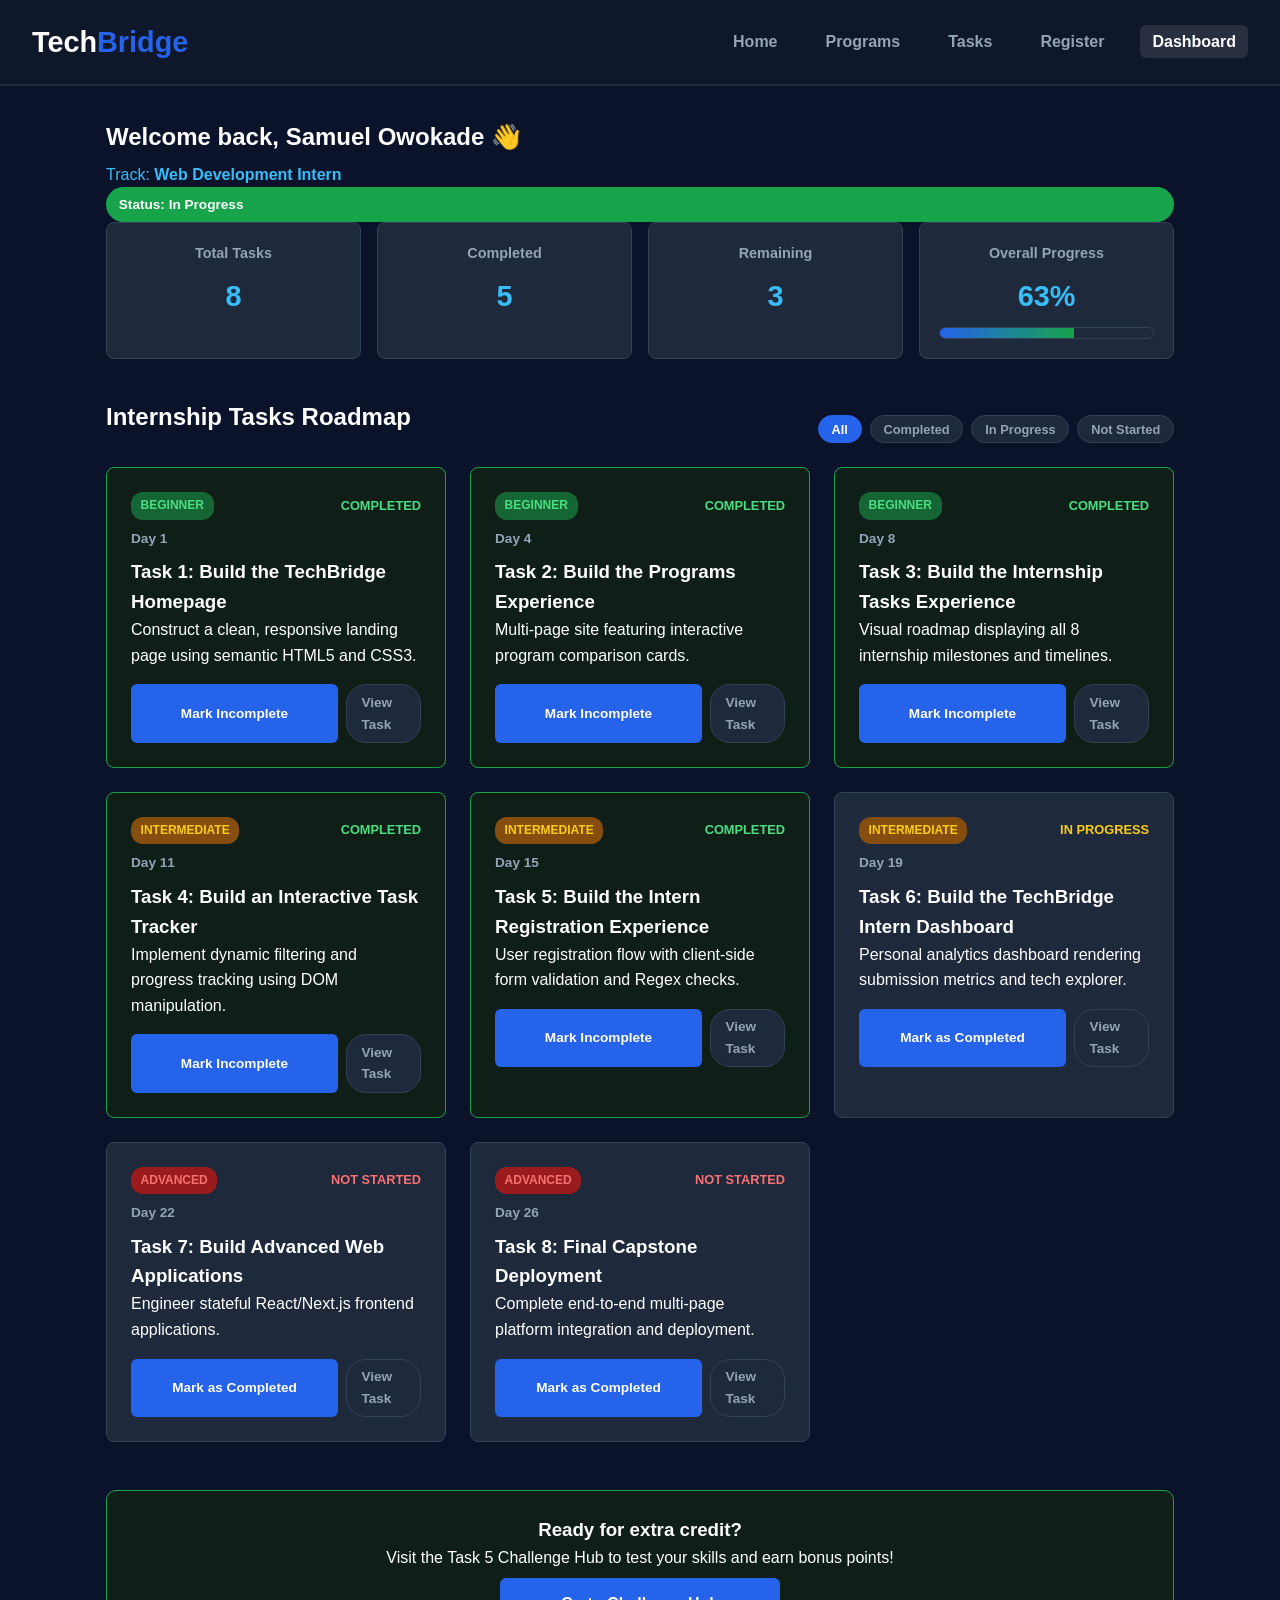
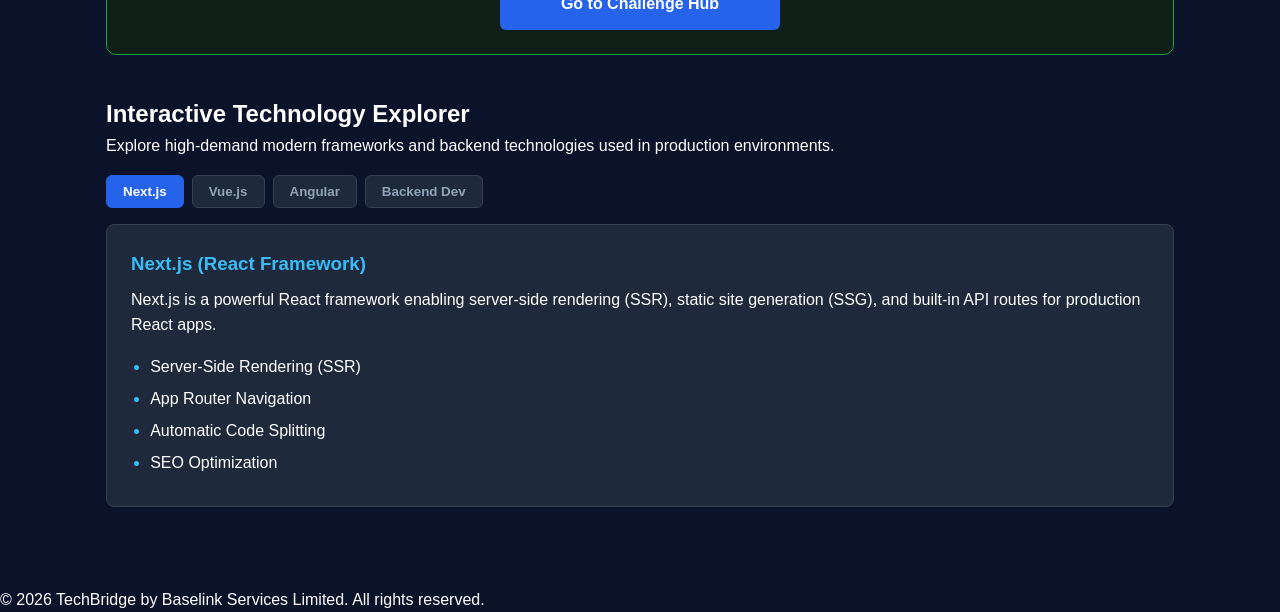
==== dashboard.html @ 071d4054 "Completed Task 6 - Built Intern Dashboard and Task Submission System" ====
<!DOCTYPE html>
<html lang="en">
<head>
    <meta charset="UTF-8">
    <meta name="viewport" content="width=device-width, initial-scale=1.0">
    <title>TechBridge - Intern Dashboard</title>
    <link rel="stylesheet" href="style.css">
</head>
<body>

    <header class="navbar">
        <a href="index.html" class="logo">Tech<span>Bridge</span></a>
        <nav>
            <ul class="nav-links">
                <li><a href="index.html">Home</a></li>
                <li><a href="programs.html">Programs</a></li>
                <li><a href="tasks.html">Tasks</a></li>
                <li><a href="register.html">Register</a></li>
                <li><a href="dashboard.html" class="active">Dashboard</a></li>
            </ul>
        </nav>
    </header>

    <main class="container">
        <!-- Welcome Banner -->
        <section class="welcome-banner">
            <div>
                <h1>Welcome back, <span id="intern-name">Samuel Owokade</span> 👋</h1>
                <p class="track-badge">Track: <strong id="intern-track">Web Development Intern</strong></p>
            </div>
            <div class="status-pill">Status: <span id="intern-status">In Progress</span></div>
        </section>

        <!-- Internship Progress Overview -->
        <section class="overview-grid">
            <div class="stat-card">
                <h3>Total Tasks</h3>
                <p id="dash-total">8</p>
            </div>
            <div class="stat-card">
                <h3>Completed</h3>
                <p id="dash-completed">0</p>
            </div>
            <div class="stat-card">
                <h3>Remaining</h3>
                <p id="dash-remaining">8</p>
            </div>
            <div class="stat-card">
                <h3>Overall Progress</h3>
                <p id="dash-percentage">0%</p>
                <div class="progress-bg" style="margin-top: 0.5rem;">
                    <div id="dash-progress-fill" class="progress-fill"></div>
                </div>
            </div>
        </section>

        <!-- Dynamic Task Tracker -->
        <section class="dashboard-section">
            <div class="section-header">
                <h2>Internship Tasks Roadmap</h2>
                <div class="filter-controls">
                    <button class="dash-filter active" data-filter="all">All</button>
                    <button class="dash-filter" data-filter="completed">Completed</button>
                    <button class="dash-filter" data-filter="in-progress">In Progress</button>
                    <button class="dash-filter" data-filter="not-started">Not Started</button>
                </div>
            </div>
            <div id="dynamic-task-list" class="tasks-grid"></div>
        </section>

        <!-- Link to Challenge Hub -->
        <section class="challenge-hub-card">
            <h3>Ready for extra credit?</h3>
            <p>Visit the Task 5 Challenge Hub to test your skills and earn bonus points!</p>
            <a href="register.html" class="btn-primary" style="display:inline-block; margin-top:0.5rem;">Go to Challenge Hub</a>
        </section>

        <!-- Interactive Technology Explorer -->
        <section class="dashboard-section tech-explorer">
            <h2>Interactive Technology Explorer</h2>
            <p>Explore high-demand modern frameworks and backend technologies used in production environments.</p>
            
            <div class="tech-tabs">
                <button class="tech-tab active" data-tech="nextjs">Next.js</button>
                <button class="tech-tab" data-tech="vue">Vue.js</button>
                <button class="tech-tab" data-tech="angular">Angular</button>
                <button class="tech-tab" data-tech="backend">Backend Dev</button>
            </div>

            <div id="tech-content-panel" class="tech-panel">
                <!-- Content inserted via JavaScript -->
            </div>
        </section>
    </main>

    <footer>
        <p>&copy; 2026 TechBridge by Baselink Services Limited. All rights reserved.</p>
    </footer>

    <script src="dashboard.js"></script>
</body>
</html>
---- style.css ----
* { box-sizing: border-box; margin: 0; 
    padding: 0; font-family: 'Segoe UI', 
    Tahoma, Geneva, Verdana, sans-serif;
}
body { background-color: #0b132b; color: 
    #ffffff;
    line-height: 1.6;
}
.container { max-width: 1100px; margin: 0 
    auto; padding: 2rem 1rem;
}
/* Navigation Bar */ .navbar { display: 
    flex; justify-content: space-between; 
    align-items: center; padding: 1.2rem 
    2rem; background-color: #0f172a; 
    border-bottom: 2px solid #1e293b;
}
.navbar .logo { font-size: 1.8rem; 
    font-weight: 800; color: #ffffff; 
    text-decoration: none;
}
.navbar .logo span { color: #2563eb; 
    font-weight: 800;
}
.nav-links { list-style: none; display: 
    flex; gap: 1.5rem; margin: 0; padding: 
    0; align-items: center;
}
.nav-links a { color: #94a3b8; 
    text-decoration: none; font-size: 
    1rem; font-weight: 600; padding: 
    0.5rem 0.75rem; border-radius: 6px; 
    transition: all 0.2s;
}
.nav-links a.active, .nav-links a:hover { 
    color: #ffffff; background-color: 
    rgba(255, 255, 255, 0.1);
}
/* Layouts & Cards */ .hero, .programs, 
.internship-section {
    padding: 2rem 1rem; text-align: 
    center;
}
.hero h1 { font-size: 2.2rem; 
margin-bottom: 0.5rem; } .hero-tagline { 
color: #38bdf8; font-size: 1.2rem; 
margin-bottom: 1rem; } .intro-desc { 
max-width: 600px; margin: 0 auto 1.5rem; 
color: #cbd5e1; } .hero-btns {
    display: flex; flex-direction: column; 
    gap: 1rem; align-items: center;
}
.btn-primary, .btn-community { display: 
    inline-block; padding: 0.8rem 1.5rem; 
    border-radius: 6px; text-decoration: 
    none; font-weight: 600; width: 100%; 
    max-width: 280px; text-align: center; 
    border: none; cursor: pointer;
}
.btn-primary { background-color: #2563eb; 
color: #ffffff; } .btn-community { 
background-color: #16a34a; color: #ffffff; 
}
/* Task Tracker Styles */ .tasks-header, 
.form-header { text-align: center; margin: 
2rem 0; } .tracker-container { max-width: 
500px; margin: 1.5rem auto 1rem; 
text-align: center; }
#progress-text { font-size: 0.95rem; 
#font-weight: 600; color: #38bdf8; 
#display: block; margin-bottom: 0.5rem; }
.progress-bg { background-color: #1e293b; 
border-radius: 10px; height: 12px; 
overflow: hidden; border: 1px solid 
#334155; }
.progress-fill { background: 
linear-gradient(90deg, #2563eb, #16a34a); 
height: 100%; width: 0%; transition: width 
0.3s ease; } .filter-controls { display: 
flex; flex-wrap: wrap; justify-content: 
center; gap: 0.5rem; margin-top: 1.5rem; } 
.filter-btn { background-color: #1e293b; 
color: #94a3b8; border: 1px solid #334155; 
padding: 0.4rem 0.9rem; border-radius: 
20px; font-weight: 600; font-size: 
0.85rem; cursor: pointer; } 
.filter-btn.active, .filter-btn:hover { 
background-color: #2563eb; color: #ffffff; 
border-color: #2563eb; } .tasks-grid { 
display: grid; grid-template-columns: 
repeat(auto-fit, minmax(280px, 1fr)); gap: 
1.5rem; margin-bottom: 3rem; } .task-card 
{ background-color: #1e293b; 
border-radius: 8px; padding: 1.5rem; 
border: 1px solid #334155; text-align: 
left; } .task-card.completed { 
border-color: #16a34a; background-color: 
#0f1f18; }
.task-card-header { display: flex; 
justify-content: space-between; 
align-items: center; margin-bottom: 
0.5rem; } .task-checkbox { width: 20px; 
height: 20px; accent-color: #16a34a; 
cursor: pointer; } .task-badge { display: 
inline-block; padding: 0.25rem 0.6rem; 
border-radius: 12px; font-size: 0.75rem; 
font-weight: 700; text-transform: 
uppercase; } .task-badge.beginner { 
background-color: #166534; color: #4ade80; 
}
.task-badge.intermediate { 
background-color: #854d0e; color: #facc15; 
}
.task-badge.advanced { background-color: 
#991b1b; color: #f87171; }
.task-day { display: block; color: 
#94a3b8; font-size: 0.85rem; font-weight: 
600; margin-bottom: 0.5rem; } /* Form & 
Input Styling (Task 5) */ .form-card {
    background-color: #1e293b; 
    border-radius: 10px; padding: 2rem; 
    max-width: 600px; margin: 0 auto 3rem; 
    border: 1px solid #334155;
}
.form-group { margin-bottom: 1.5rem; 
    display: flex; flex-direction: column;
}
.form-group label { font-weight: 600; 
    margin-bottom: 0.4rem; color: #e2e8f0;
}
.required { color: #f87171; } .form-group 
input, .form-group select {
    background-color: #0f172a; border: 1px 
    solid #334155; color: #ffffff; 
    padding: 0.75rem; border-radius: 6px; 
    font-size: 1rem; outline: none; 
    transition: border-color 0.2s;
}
.form-group input:focus, .form-group 
select:focus {
    border-color: #2563eb;
}
.form-group input.input-error, .form-group 
select.input-error {
    border-color: #ef4444;
}
.input-hint { color: #94a3b8; font-size: 
    0.8rem; margin-top: 0.25rem;
}
.error-msg { color: #f87171; font-size: 
    0.85rem; margin-top: 0.3rem; 
    font-weight: 500;
}
.form-submit-btn { width: 100%; max-width: 
    100%; margin-top: 1rem; font-size: 
    1rem;
}
.su

/* Task 6 Dashboard Styles */
.welcome-banner {
    background-color: #1e293b;
    border: 1px solid #334155;
    padding: 1.5rem;
    border-radius: 10px;
    display: flex;
    justify-content: space-between;
    align-items: center;
    flex-wrap: wrap;
    gap: 1rem;
    margin-bottom: 2rem;
}

.track-badge { color: #38bdf8; margin-top: 0.3rem; }
.status-pill {
    background-color: #16a34a;
    color: #ffffff;
    padding: 0.4rem 0.8rem;
    border-radius: 20px;
    font-size: 0.85rem;
    font-weight: 700;
}

.overview-grid {
    display: grid;
    grid-template-columns: repeat(auto-fit, minmax(200px, 1fr));
    gap: 1rem;
    margin-bottom: 2rem;
}

.stat-card {
    background-color: #1e293b;
    border: 1px solid #334155;
    padding: 1.2rem;
    border-radius: 8px;
    text-align: center;
}

.stat-card h3 { font-size: 0.9rem; color: #94a3b8; margin-bottom: 0.5rem; }
.stat-card p { font-size: 1.8rem; font-weight: 800; color: #38bdf8; }

.dashboard-section { margin-bottom: 3rem; }
.section-header {
    display: flex;
    justify-content: space-between;
    align-items: center;
    flex-wrap: wrap;
    gap: 1rem;
    margin-bottom: 1.5rem;
}

.dash-filter {
    background-color: #1e293b;
    color: #94a3b8;
    border: 1px solid #334155;
    padding: 0.35rem 0.8rem;
    border-radius: 20px;
    font-size: 0.8rem;
    font-weight: 600;
    cursor: pointer;
}

.dash-filter.active, .dash-filter:hover {
    background-color: #2563eb;
    color: #ffffff;
    border-color: #2563eb;
}

.challenge-hub-card {
    background-color: #0f1f18;
    border: 1px solid #16a34a;
    padding: 1.5rem;
    border-radius: 10px;
    text-align: center;
    margin-bottom: 2.5rem;
}

.tech-tabs {
    display: flex;
    flex-wrap: wrap;
    gap: 0.5rem;
    margin: 1rem 0;
}

.tech-tab {
    background-color: #1e293b;
    color: #94a3b8;
    border: 1px solid #334155;
    padding: 0.5rem 1rem;
    border-radius: 6px;
    font-weight: 600;
    cursor: pointer;
}

.tech-tab.active {
    background-color: #2563eb;
    color: #ffffff;
    border-color: #2563eb;
}

.tech-panel {
    background-color: #1e293b;
    border: 1px solid #334155;
    padding: 1.5rem;
    border-radius: 8px;
}

.tech-panel h3 { color: #38bdf8; margin-bottom: 0.5rem; }
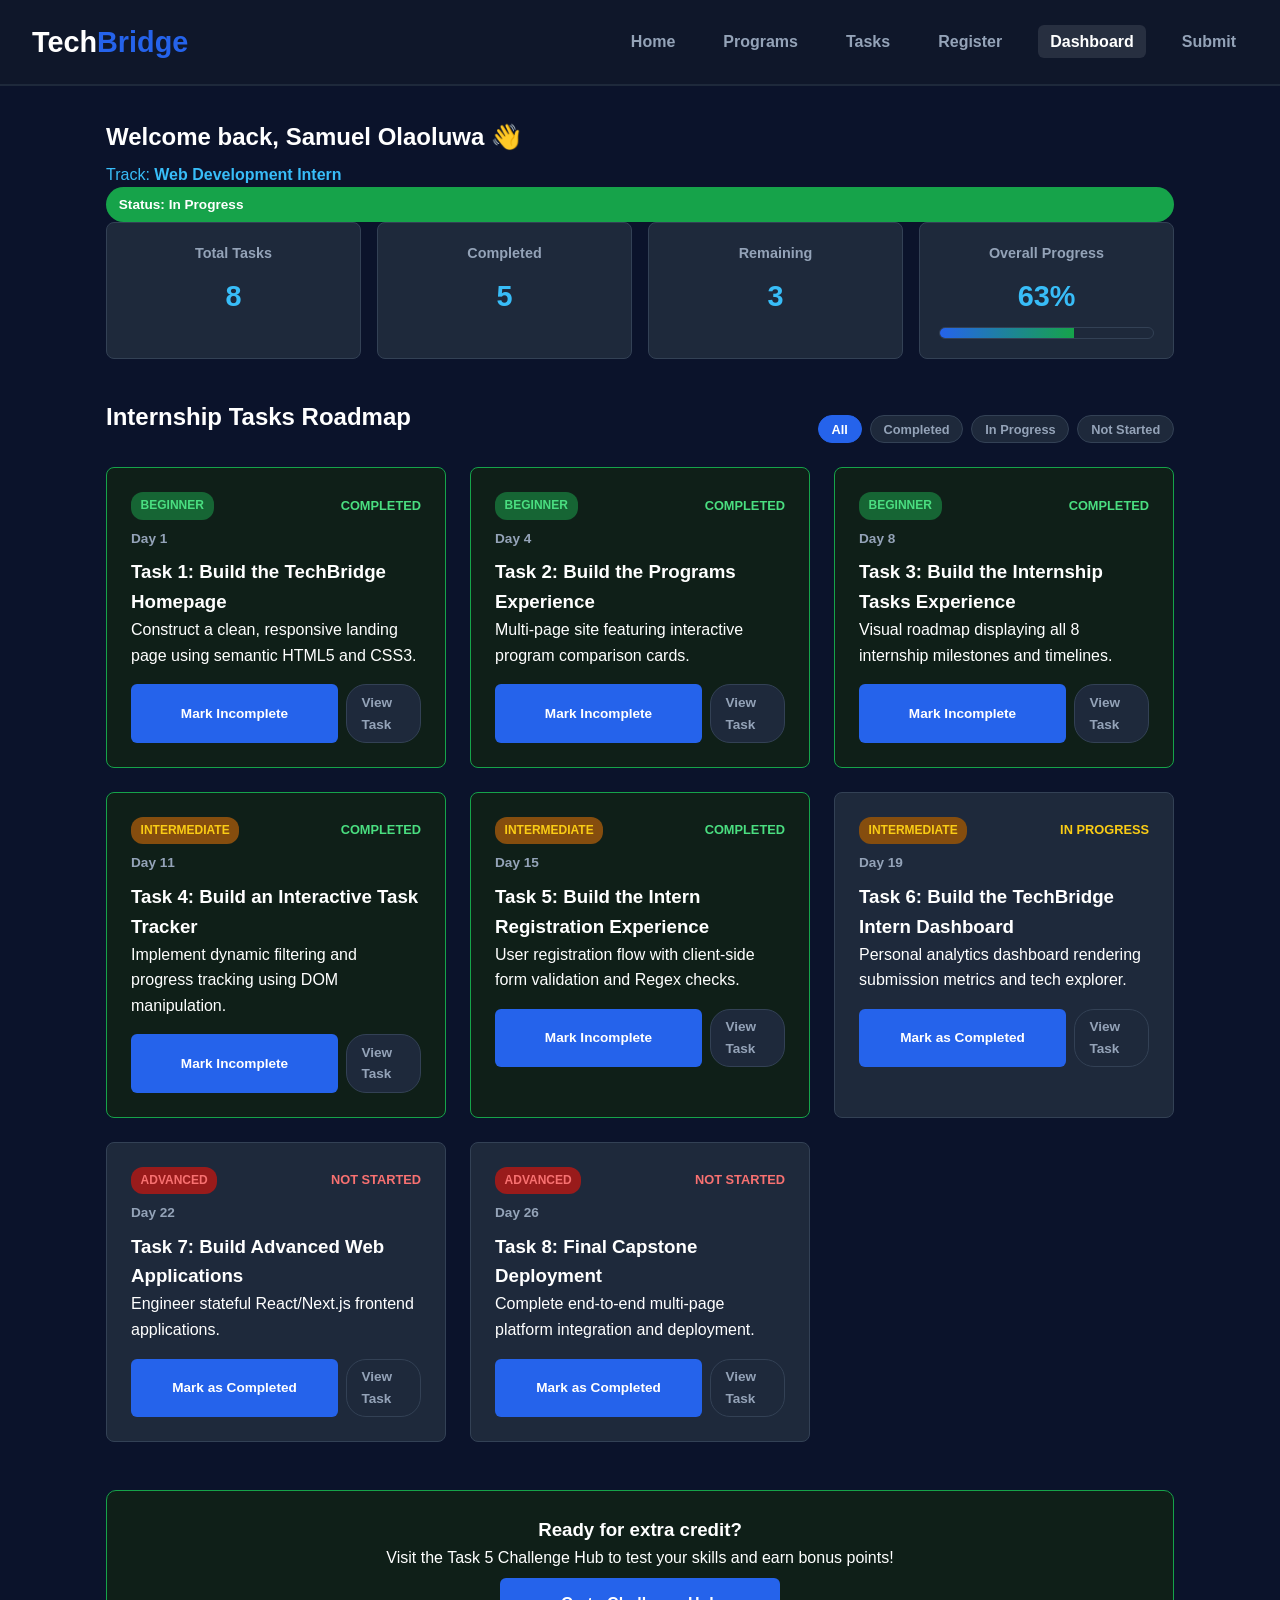
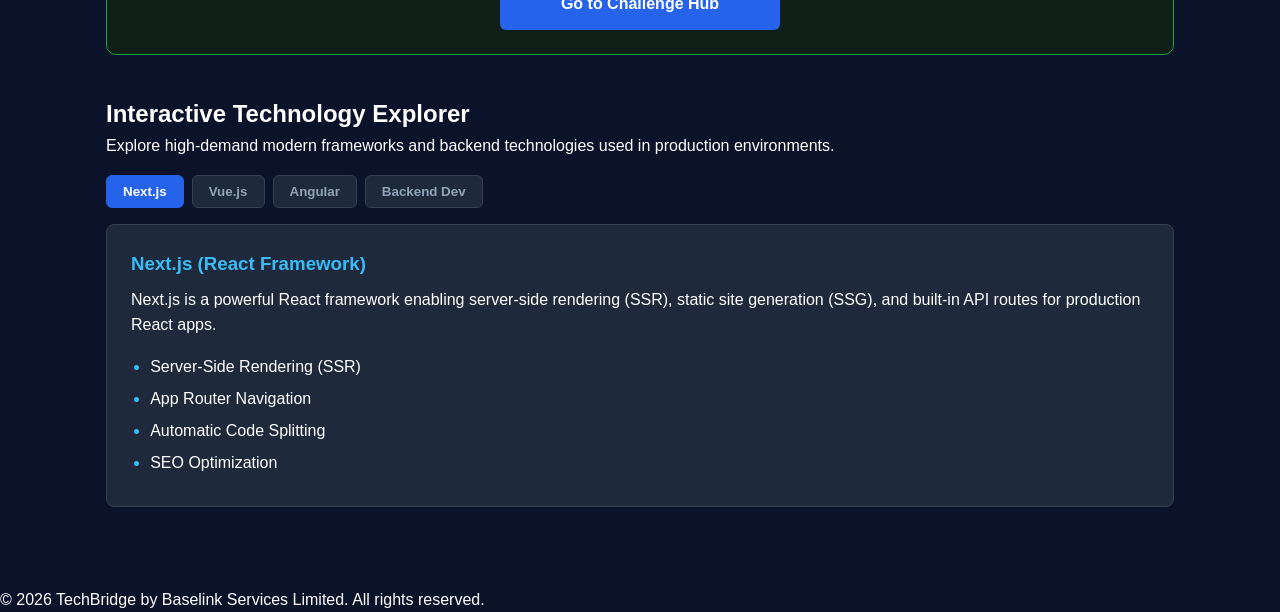
==== commit b8cd9385: "Fixed intern name to Samuel Olaoluwa and updated navigation menu for Task 6 dashboard" ====
--- a/dashboard.html
+++ b/dashboard.html
@@ -17,6 +17,7 @@
                 <li><a href="tasks.html">Tasks</a></li>
                 <li><a href="register.html">Register</a></li>
                 <li><a href="dashboard.html" class="active">Dashboard</a></li>
+                <li><a href="submit.html">Submit</a></li>
             </ul>
         </nav>
     </header>
@@ -25,7 +26,7 @@
         <!-- Welcome Banner -->
         <section class="welcome-banner">
             <div>
-                <h1>Welcome back, <span id="intern-name">Samuel Owokade</span> 👋</h1>
+                <h1>Welcome back, <span id="intern-name">Samuel Olaoluwa</span> 👋</h1>
                 <p class="track-badge">Track: <strong id="intern-track">Web Development Intern</strong></p>
             </div>
             <div class="status-pill">Status: <span id="intern-status">In Progress</span></div>
@@ -68,7 +69,7 @@
             <div id="dynamic-task-list" class="tasks-grid"></div>
         </section>
 
-        <!-- Link to Challenge Hub -->
+        <!-- Challenge Hub Callout -->
         <section class="challenge-hub-card">
             <h3>Ready for extra credit?</h3>
             <p>Visit the Task 5 Challenge Hub to test your skills and earn bonus points!</p>
@@ -88,7 +89,7 @@
             </div>
 
             <div id="tech-content-panel" class="tech-panel">
-                <!-- Content inserted via JavaScript -->
+                <!-- Dynamic Content Injected via JS -->
             </div>
         </section>
     </main>
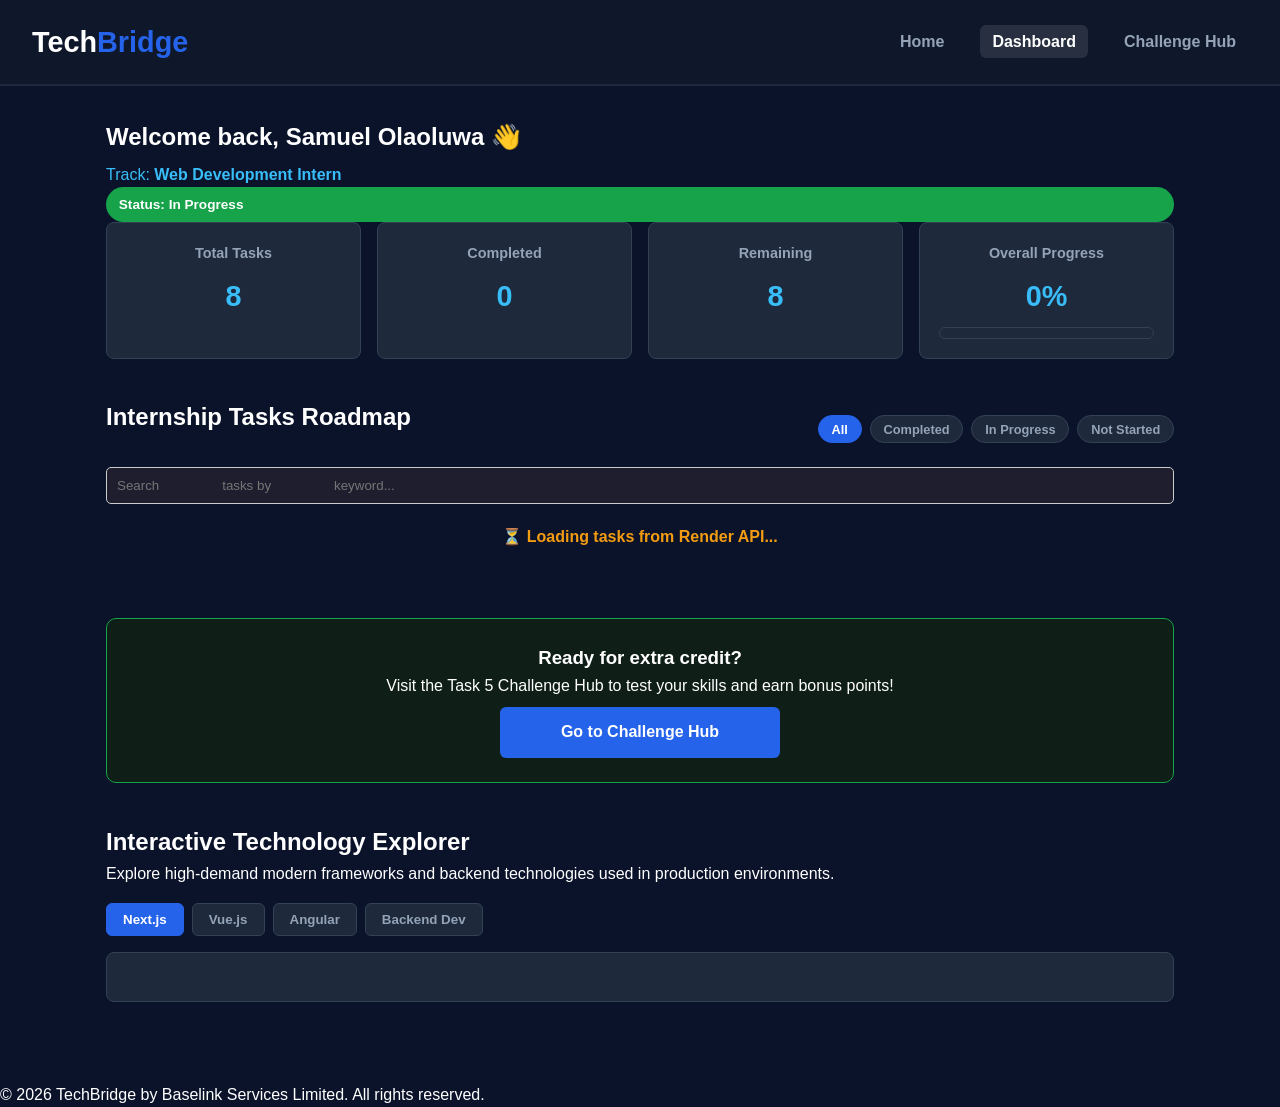
==== commit 09782018: "Task 8: Added README, Search Bar, and Loading UI" ====
--- a/dashboard.html
+++ b/dashboard.html
@@ -1,103 +1,228 @@
-<!DOCTYPE html>
-<html lang="en">
-<head>
-    <meta charset="UTF-8">
-    <meta name="viewport" content="width=device-width, initial-scale=1.0">
-    <title>TechBridge - Intern Dashboard</title>
-    <link rel="stylesheet" href="style.css">
-</head>
-<body>
-
-    <header class="navbar">
-        <a href="index.html" class="logo">Tech<span>Bridge</span></a>
+<!DOCTYPE html> <html 
+lang="en"> <head>
+    <meta charset="UTF-8"> 
+    <meta name="viewport" 
+    content="width=device-width, 
+    initial-scale=1.0"> 
+    <title>TechBridge - Intern 
+    Dashboard</title> <link 
+    rel="stylesheet" 
+    href="style.css">
+</head> <body> <header 
+    class="navbar">
+        <a href="index.html" 
+        class="logo">Tech<span>Bridge</span></a> 
         <nav>
-            <ul class="nav-links">
-                <li><a href="index.html">Home</a></li>
-                <li><a href="programs.html">Programs</a></li>
-                <li><a href="tasks.html">Tasks</a></li>
-                <li><a href="register.html">Register</a></li>
-                <li><a href="dashboard.html" class="active">Dashboard</a></li>
-                <li><a href="submit.html">Submit</a></li>
-            </ul>
-        </nav>
-    </header>
-
-    <main class="container">
-        <!-- Welcome Banner -->
-        <section class="welcome-banner">
-            <div>
-                <h1>Welcome back, <span id="intern-name">Samuel Olaoluwa</span> 👋</h1>
-                <p class="track-badge">Track: <strong id="intern-track">Web Development Intern</strong></p>
+            <ul 
+            class="nav-links">
+                <li><a 
+                href="index.html">Home</a></li> 
+                <li><a 
+                href="dashboard.html" 
+                class="active">Dashboard</a></li> 
+                <li><a 
+                href="challenges.html">Challenge 
+                Hub</a></li>
+            </ul> </nav> 
+    </header> <main 
+    class="container">
+        <!-- Welcome Banner --> 
+        <section 
+        class="welcome-banner">
+            <div> <h1>Welcome 
+                back, <span 
+                id="intern-name">Samuel 
+                Olaoluwa</span> 
+                👋</h1> <p 
+                class="track-badge">Track: 
+                <strong 
+                id="intern-track">Web 
+                Development 
+                Intern</strong></p>
+            </div> <div 
+            class="status-pill">Status: 
+            <span 
+            id="intern-status">In 
+            Progress</span></div>
+        </section> <!-- 
+        Internship Progress 
+        Overview --> <section 
+        class="overview-grid">
+            <div 
+            class="stat-card">
+                <h3>Total 
+                Tasks</h3> <p 
+                id="dash-total">8</p>
+            </div> <div 
+            class="stat-card">
+                <h3>Completed</h3> 
+                <p 
+                id="dash-completed">0</p>
+            </div> <div 
+            class="stat-card">
+                <h3>Remaining</h3> 
+                <p 
+                id="dash-remaining">8</p>
+            </div> <div 
+            class="stat-card">
+                <h3>Overall 
+                Progress</h3> 
+                <p 
+                id="dash-percentage">0%</p> 
+                <div 
+                class="progress-bg" 
+                style="margin-top: 
+                0.5rem;">
+                    <div 
+                    id="dash-progress-fill" 
+                    class="progress-fill"></div>
+                </div> </div> 
+        </section> <!-- Dynamic 
+        Task Tracker --> 
+        <section 
+        class="dashboard-section">
+            <div 
+            class="section-header">
+                <h2>Internship 
+                Tasks 
+                Roadmap</h2> 
+                <div 
+                class="filter-controls">
+                    <button 
+                    class="dash-filter 
+                    active" 
+                    data-filter="all">All</button> 
+                    <button 
+                    class="dash-filter" 
+                    data-filter="completed">Completed</button> 
+                    <button 
+                    class="dash-filter" 
+                    data-filter="in-progress">In 
+                    Progress</button> 
+                    <button 
+                    class="dash-filter" 
+                    data-filter="not-started">Not 
+                    Started</button>
+                </div> </div>
+            
+            <!-- Task 8: Search 
+            Bar and Loading 
+            States --> <div 
+            style="margin-bottom: 
+            20px;">
+                <input 
+                type="text" 
+                id="searchInput" 
+                placeholder="Search 
+                tasks by 
+                keyword..." 
+                style="width: 
+                100%; padding: 
+                10px; 
+                border-radius: 
+                5px; border: 
+                1px solid #ccc; 
+                background: 
+                #1e1e2f; color: 
+                white;"> </div> 
+            <div 
+            id="statusMessage" 
+            style="text-align: 
+            center; 
+            margin-bottom: 
+            20px; font-weight: 
+            bold;">
+                <p 
+                id="loadingText" 
+                style="color: 
+                #f39c12;">⏳ 
+                Loading tasks 
+                from Render 
+                API...</p> <p 
+                id="errorText" 
+                style="color: 
+                #e74c3c; 
+                display: 
+                none;">❌ 
+                Unable to load 
+                tasks. Please 
+                try again 
+                later.</p> <p 
+                id="noResultsText" 
+                style="color: 
+                #3498db; 
+                display: 
+                none;">🔍 No 
+                matching tasks 
+                found.</p>
+            </div> <div 
+            id="dynamic-task-list" 
+            class="tasks-grid"></div>
+        </section> <!-- 
+        Challenge Hub Callout 
+        --> <section 
+        class="challenge-hub-card">
+            <h3>Ready for extra 
+            credit?</h3> 
+            <p>Visit the Task 5 
+            Challenge Hub to 
+            test your skills 
+            and earn bonus 
+            points!</p> <a 
+            href="challenges.html" 
+            class="btn-primary" 
+            style="display: 
+            inline-block; 
+            margin-top: 
+            0.5rem;">Go to 
+            Challenge Hub</a>
+        </section> <!-- 
+        Interactive Technology 
+        Explorer --> <section 
+        class="dashboard-section 
+        tech-explorer">
+            <h2>Interactive 
+            Technology 
+            Explorer</h2> 
+            <p>Explore 
+            high-demand modern 
+            frameworks and 
+            backend 
+            technologies used 
+            in production 
+            environments.</p>
+            
+            <div 
+            class="tech-tabs">
+                <button 
+                class="tech-tab 
+                active" 
+                data-tech="nextjs">Next.js</button> 
+                <button 
+                class="tech-tab" 
+                data-tech="vue">Vue.js</button> 
+                <button 
+                class="tech-tab" 
+                data-tech="angular">Angular</button> 
+                <button 
+                class="tech-tab" 
+                data-tech="backend">Backend 
+                Dev</button>
             </div>
-            <div class="status-pill">Status: <span id="intern-status">In Progress</span></div>
-        </section>
-
-        <!-- Internship Progress Overview -->
-        <section class="overview-grid">
-            <div class="stat-card">
-                <h3>Total Tasks</h3>
-                <p id="dash-total">8</p>
-            </div>
-            <div class="stat-card">
-                <h3>Completed</h3>
-                <p id="dash-completed">0</p>
-            </div>
-            <div class="stat-card">
-                <h3>Remaining</h3>
-                <p id="dash-remaining">8</p>
-            </div>
-            <div class="stat-card">
-                <h3>Overall Progress</h3>
-                <p id="dash-percentage">0%</p>
-                <div class="progress-bg" style="margin-top: 0.5rem;">
-                    <div id="dash-progress-fill" class="progress-fill"></div>
-                </div>
-            </div>
-        </section>
-
-        <!-- Dynamic Task Tracker -->
-        <section class="dashboard-section">
-            <div class="section-header">
-                <h2>Internship Tasks Roadmap</h2>
-                <div class="filter-controls">
-                    <button class="dash-filter active" data-filter="all">All</button>
-                    <button class="dash-filter" data-filter="completed">Completed</button>
-                    <button class="dash-filter" data-filter="in-progress">In Progress</button>
-                    <button class="dash-filter" data-filter="not-started">Not Started</button>
-                </div>
-            </div>
-            <div id="dynamic-task-list" class="tasks-grid"></div>
-        </section>
-
-        <!-- Challenge Hub Callout -->
-        <section class="challenge-hub-card">
-            <h3>Ready for extra credit?</h3>
-            <p>Visit the Task 5 Challenge Hub to test your skills and earn bonus points!</p>
-            <a href="register.html" class="btn-primary" style="display:inline-block; margin-top:0.5rem;">Go to Challenge Hub</a>
-        </section>
-
-        <!-- Interactive Technology Explorer -->
-        <section class="dashboard-section tech-explorer">
-            <h2>Interactive Technology Explorer</h2>
-            <p>Explore high-demand modern frameworks and backend technologies used in production environments.</p>
             
-            <div class="tech-tabs">
-                <button class="tech-tab active" data-tech="nextjs">Next.js</button>
-                <button class="tech-tab" data-tech="vue">Vue.js</button>
-                <button class="tech-tab" data-tech="angular">Angular</button>
-                <button class="tech-tab" data-tech="backend">Backend Dev</button>
-            </div>
-
-            <div id="tech-content-panel" class="tech-panel">
-                <!-- Dynamic Content Injected via JS -->
-            </div>
-        </section>
-    </main>
-
-    <footer>
-        <p>&copy; 2026 TechBridge by Baselink Services Limited. All rights reserved.</p>
-    </footer>
-
-    <script src="dashboard.js"></script>
-</body>
-</html>
+            <div 
+            id="tech-content-panel" 
+            class="tech-panel">
+                <!-- Dynamic 
+                Content 
+                Injected via JS 
+                -->
+            </div> </section> 
+    </main> <footer>
+        <p>&copy; 2026 
+        TechBridge by Baselink 
+        Services Limited. All 
+        rights reserved.</p>
+    </footer> <script 
+    src="dashboard.js"></script>
+</body> </html>
